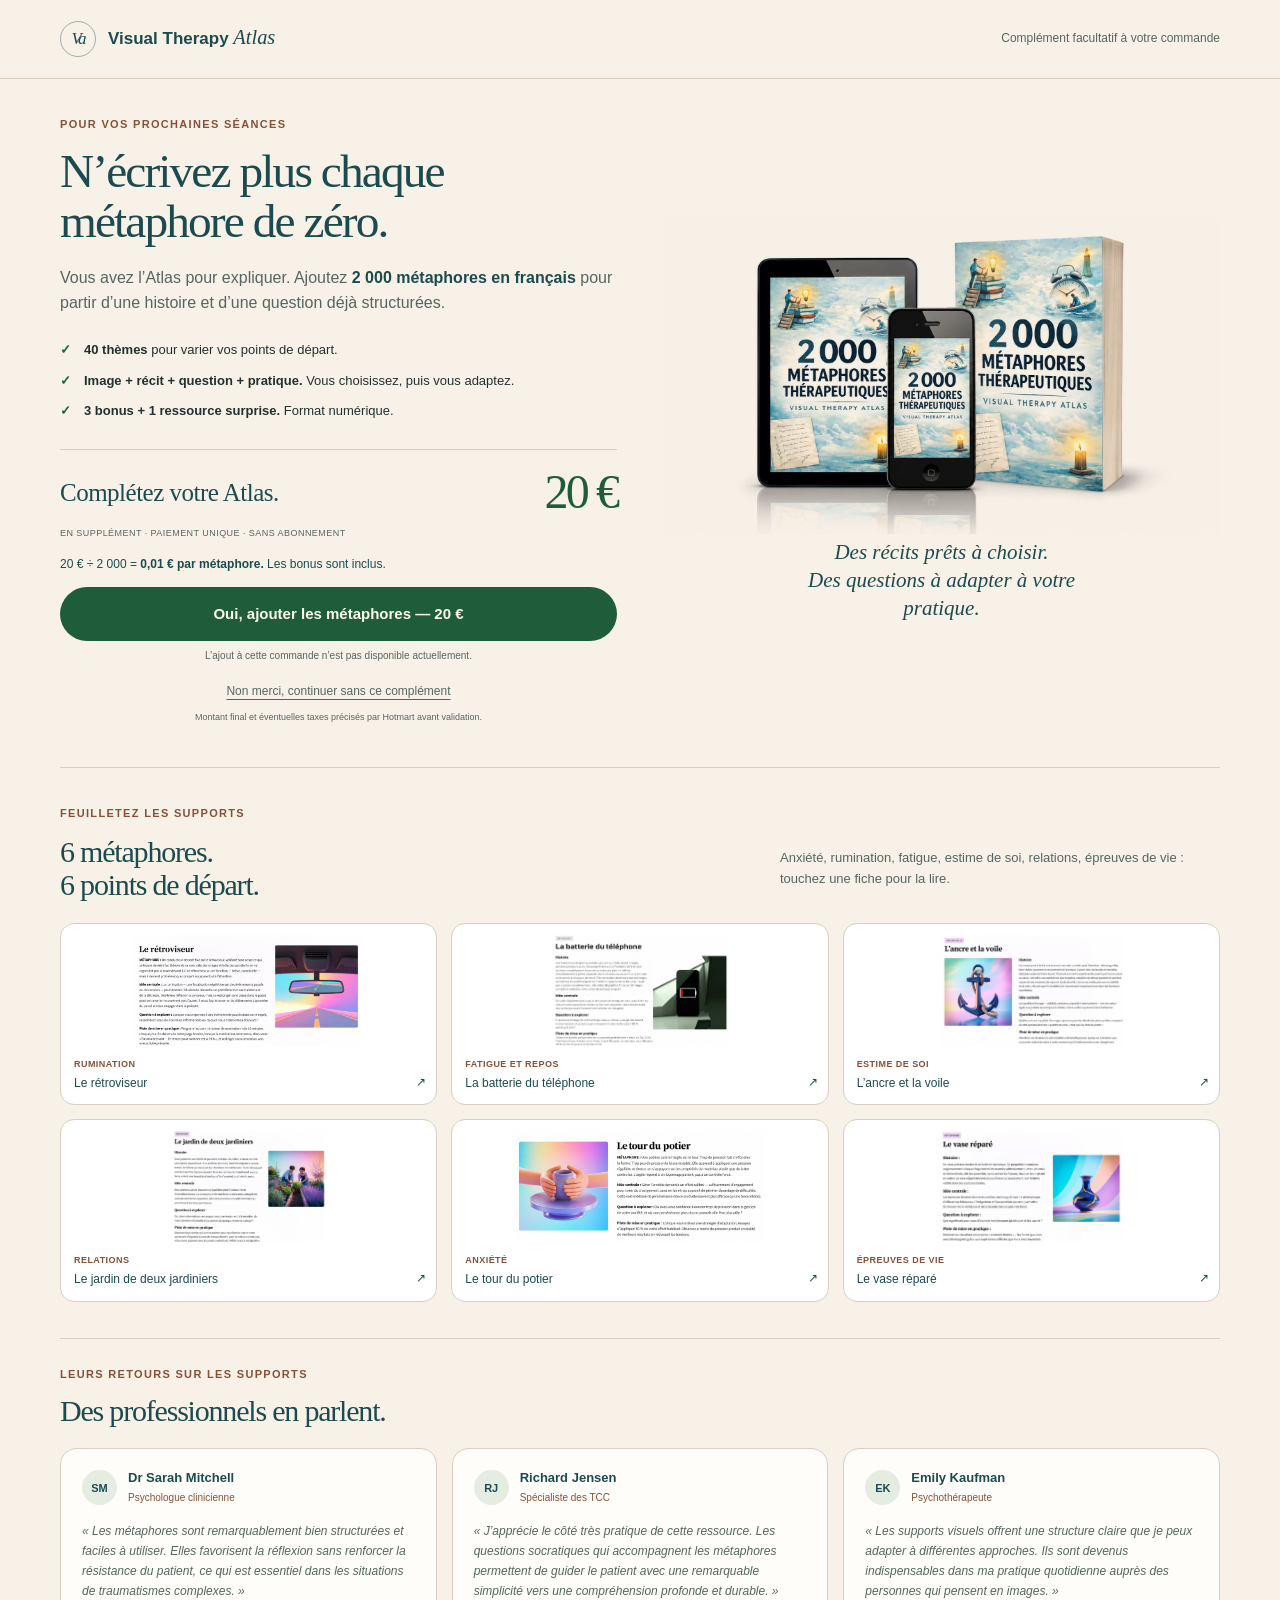
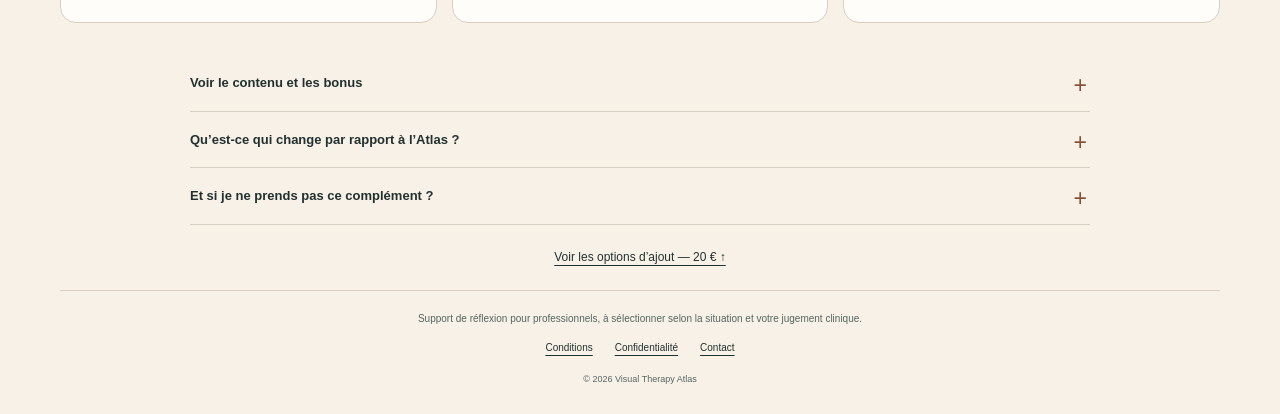
==== index.html @ e9fd3a9d "Add files via upload" ====
<!doctype html>
<html lang="fr"><head>
<meta charset="utf-8"><meta name="viewport" content="width=device-width,initial-scale=1">
<meta name="robots" content="noindex,nofollow"><meta name="theme-color" content="#1B4B4E">
<meta name="description" content="Ajoutez 2 000 métaphores illustrées en français à votre Atlas : récits, questions et pistes de travail. Complément facultatif, 20 € en paiement unique.">
<title>Complétez votre Atlas — 2 000 métaphores</title>
<link rel="stylesheet" href="style.css"><script src="config.js" defer></script><script src="main.js" defer></script>
</head><body class="short-upsell">
<a class="skip" href="#contenu">Aller au contenu</a>
<header class="brandbar"><div class="wrap brandline"><a class="brand" href="#contenu"><span class="mark" aria-hidden="true">Va</span><span>Visual Therapy <em>Atlas</em></span></a><span class="brandnote">Complément facultatif à votre commande</span></div></header>
<main id="contenu">
<section class="fast-hero wrap" aria-labelledby="hero-title">
<div class="fast-copy">
<p class="eyebrow">Pour vos prochaines séances</p>
<h1 id="hero-title">N’écrivez plus chaque métaphore de zéro.</h1>
<p class="fast-sub">Vous avez l’Atlas pour expliquer. Ajoutez <strong>2 000 métaphores en français</strong> pour partir d’une histoire et d’une question déjà structurées.</p>
<ul class="fast-benefits"><li><strong>40 thèmes</strong> pour varier vos points de départ.</li><li><strong>Image + récit + question + pratique.</strong> Vous choisissez, puis vous adaptez.</li><li><strong>3 bonus + 1 ressource surprise.</strong> Format numérique.</li></ul>
<div class="fast-decision" id="ajouter" aria-labelledby="decision-title">
<div class="fast-price-row"><h2 id="decision-title">Complétez votre Atlas.</h2><div class="fast-price">20&nbsp;€</div></div>
<p class="fast-payment">EN SUPPLÉMENT · PAIEMENT UNIQUE · SANS ABONNEMENT</p>
<p class="fast-unit-value">20 € ÷ 2 000 = <strong>0,01 € par métaphore.</strong> Les bonus sont inclus.</p>
<div id="hotmart-sales-funnel"></div>
<button id="hotmart-preview-accept" class="button fast-accept" type="button" disabled aria-describedby="hotmart-status-text">Oui, ajouter les métaphores — 20&nbsp;€</button>
<div id="hotmart-status" role="status"><p id="hotmart-status-text">Les options d’ajout ne sont pas disponibles pour le moment.</p><button id="hotmart-retry" class="button" type="button" hidden>Réessayer</button></div>
<a class="decline" href="obrigado.html">Non merci, continuer sans ce complément</a>
<p class="fast-tax">Montant final et éventuelles taxes précisés par Hotmart avant validation.</p>
</div>
</div>
<figure class="fast-visual"><img class="fast-product" src="assets/hero.webp" alt="Bibliothèque de 2 000 métaphores thérapeutiques en français sur tablette, téléphone et couverture numérique" width="1600" height="909" fetchpriority="high"><figcaption>Des récits prêts à choisir.<br>Des questions à adapter à votre pratique.</figcaption></figure>
</section>
<section class="fast-example wrap" aria-labelledby="example-title">
<div class="fast-example-copy"><p class="eyebrow">Feuilletez les supports</p><h2 id="example-title">6 métaphores.<br>6 points de départ.</h2><p>Anxiété, rumination, fatigue, estime de soi, relations, épreuves de vie : touchez une fiche pour la lire.</p></div>
<div class="fast-sample-grid">
<button class="fast-sample" type="button" data-image="assets/anxiety-2.webp" data-title="Le rétroviseur" aria-label="Agrandir la métaphore du rétroviseur"><img src="assets/anxiety-2.webp" alt="Métaphore française du rétroviseur pour explorer la rumination" width="1600" height="784" loading="lazy"><span><small>Rumination</small>Le rétroviseur <b aria-hidden="true">↗</b></span></button>
<button class="fast-sample" type="button" data-image="assets/burnout-2.webp" data-title="La batterie du téléphone" aria-label="Agrandir la métaphore de la batterie du téléphone"><img src="assets/burnout-2.webp" alt="Métaphore française de la batterie du téléphone, autour de la fatigue et du repos" width="1573" height="1000" loading="lazy"><span><small>Fatigue et repos</small>La batterie du téléphone <b aria-hidden="true">↗</b></span></button>
<button class="fast-sample" type="button" data-image="assets/selfesteem-2.webp" data-title="L’ancre et la voile" aria-label="Agrandir la métaphore de l’ancre et de la voile"><img src="assets/selfesteem-2.webp" alt="Métaphore française de l’ancre et de la voile, autour de l’estime de soi" width="1600" height="971" loading="lazy"><span><small>Estime de soi</small>L’ancre et la voile <b aria-hidden="true">↗</b></span></button>
<button class="fast-sample" type="button" data-image="assets/relationships-1.webp" data-title="Le jardin de deux jardiniers" aria-label="Agrandir la métaphore du jardin de deux jardiniers"><img src="assets/relationships-1.webp" alt="Métaphore française du jardin de deux jardiniers, autour des relations" width="1470" height="1070" loading="lazy"><span><small>Relations</small>Le jardin de deux jardiniers <b aria-hidden="true">↗</b></span></button>
<button class="fast-sample" type="button" data-image="assets/anxiety-1.webp" data-title="Le tour du potier" aria-label="Agrandir la métaphore du tour du potier"><img src="assets/anxiety-1.webp" alt="Métaphore française du tour du potier, autour de l’anxiété et de la pression" width="1600" height="711" loading="lazy"><span><small>Anxiété</small>Le tour du potier <b aria-hidden="true">↗</b></span></button>
<button class="fast-sample" type="button" data-image="assets/trauma-1.webp" data-title="Le vase réparé" aria-label="Agrandir la métaphore du vase réparé"><img src="assets/trauma-1.webp" alt="Métaphore française du vase réparé, autour des épreuves de vie" width="1599" height="984" loading="lazy"><span><small>Épreuves de vie</small>Le vase réparé <b aria-hidden="true">↗</b></span></button>
</div>
</section>
<section class="fast-testimonials wrap" aria-labelledby="testimonials-title">
<div class="testimonials-head"><div><p class="eyebrow">Leurs retours sur les supports</p><h2 id="testimonials-title">Des professionnels en parlent.</h2></div><p class="testimonials-hint">Faites défiler les avis →</p></div>
<div class="testimonial-grid" role="list" aria-label="Trois avis de professionnels">
<article class="testimonial-card" role="listitem" tabindex="0"><header><span class="testimonial-initials" aria-hidden="true">SM</span><div><h3>Dr Sarah Mitchell</h3><p>Psychologue clinicienne</p></div></header><blockquote>« Les métaphores sont remarquablement bien structurées et faciles à utiliser. Elles favorisent la réflexion sans renforcer la résistance du patient, ce qui est essentiel dans les situations de traumatismes complexes. »</blockquote></article>
<article class="testimonial-card" role="listitem" tabindex="0"><header><span class="testimonial-initials" aria-hidden="true">RJ</span><div><h3>Richard Jensen</h3><p>Spécialiste des TCC</p></div></header><blockquote>« J’apprécie le côté très pratique de cette ressource. Les questions socratiques qui accompagnent les métaphores permettent de guider le patient avec une remarquable simplicité vers une compréhension profonde et durable. »</blockquote></article>
<article class="testimonial-card" role="listitem" tabindex="0"><header><span class="testimonial-initials" aria-hidden="true">EK</span><div><h3>Emily Kaufman</h3><p>Psychothérapeute</p></div></header><blockquote>« Les supports visuels offrent une structure claire que je peux adapter à différentes approches. Ils sont devenus indispensables dans ma pratique quotidienne auprès des personnes qui pensent en images. »</blockquote></article>
</div>
</section>
<section class="fast-details wrap" aria-label="Contenu et questions">
<details><summary>Voir le contenu et les bonus</summary><div class="details-body"><p><strong>La bibliothèque :</strong> 2 000 métaphores illustrées sur 40 thèmes, avec récit, idée centrale, question ouverte et piste de mise en pratique.</p><ul><li>Bonus 1 : accompagner les personnes qui se sentent jugées.</li><li>Bonus 2 : 75 métaphores pour les enfants et les adolescents.</li><li>Bonus 3 : procrastination et évitement.</li><li>En plus : une ressource complémentaire surprise.</li></ul><p>Fichiers numériques en français, à consulter ou à imprimer selon la licence. Aucun livre physique n’est expédié.</p></div></details>
<details><summary>Qu’est-ce qui change par rapport à l’Atlas ?</summary><div class="details-body"><p>L’Atlas organise les notions en schémas et comprend déjà 32 métaphores visuelles. Ce complément ajoute une bibliothèque étendue de récits et de questions pour varier vos supports. Votre Atlas reste utilisable seul.</p></div></details>
<details><summary>Et si je ne prends pas ce complément ?</summary><div class="details-body"><p>Vous conservez les produits déjà achetés. Refuser cet ajout ne bloque pas votre accès. Les 20 € correspondent uniquement à ce complément facultatif, en paiement unique.</p></div></details>
<p class="fast-return"><a href="#ajouter">Voir les options d’ajout — 20&nbsp;€ ↑</a></p>
</section>
</main>
<footer class="fast-footer wrap"><p>Support de réflexion pour professionnels, à sélectionner selon la situation et votre jugement clinique.</p><nav aria-label="Informations"><a href="informations.html#conditions">Conditions</a><a href="informations.html#confidentialite">Confidentialité</a><a href="informations.html#contact">Contact</a></nav><p id="owner-line" hidden></p><small>© 2026 Visual Therapy Atlas</small></footer>
<dialog id="image-dialog" aria-labelledby="dialog-title"><div class="dialog-bar"><h2 id="dialog-title">Le rétroviseur</h2><button type="button" id="close-dialog" aria-label="Fermer l’aperçu">Fermer ✕</button></div><div class="dialog-image"><img id="dialog-img" alt="Fiche agrandie de la métaphore" width="1600" height="784"></div><p>Sur téléphone, faites défiler horizontalement pour lire.</p></dialog>
</body></html>
---- style.css ----
:root{--cream:#F8F1E8;--paper:#fffdfa;--ink:#22312F;--muted:#556660;--petrol:#1B4B4E;--green:#1F5C3A;--clay:#865136;--peach:#E08B5E;--line:#d9cec0;--serif:Georgia,'Times New Roman',serif;--sans:Inter,-apple-system,BlinkMacSystemFont,'Segoe UI',sans-serif}
*{box-sizing:border-box}html{scroll-behavior:smooth;scroll-padding-top:22px}body{margin:0;background:var(--cream);color:var(--ink);font:16px/1.65 var(--sans);-webkit-font-smoothing:antialiased}h1,h2,h3,p,figure{margin:0}img{display:block;max-width:100%;height:auto}button,summary{font:inherit;cursor:pointer}a{color:inherit;text-underline-offset:4px}a,button,summary{-webkit-tap-highlight-color:transparent}a:focus-visible,button:focus-visible,summary:focus-visible{outline:3px solid var(--clay);outline-offset:5px}[hidden]{display:none!important}.wrap{width:min(1160px,calc(100% - 48px));margin-inline:auto}.skip{position:fixed;top:6px;left:6px;z-index:10;transform:translateY(-150%);background:white;padding:10px}.skip:focus{transform:none}.brandbar{border-bottom:1px solid var(--line)}.brandline{min-height:78px;display:flex;justify-content:space-between;align-items:center;gap:20px}.brand{display:flex;align-items:center;gap:12px;font-size:17px;text-decoration:none;color:var(--petrol);font-weight:650}.brand em{font:italic 1.2em var(--serif)}.mark{width:36px;height:36px;display:grid;place-items:center;border:1px solid #1b4b4e66;border-radius:50%;font:italic 17px var(--serif);letter-spacing:-2px}.brandnote{font-size:12px;color:var(--muted)}h1,h2{font-family:var(--serif);font-weight:400;color:var(--petrol);line-height:1.08;letter-spacing:-.04em}h1{font-size:clamp(38px,4.1vw,59px)}h2{font-size:clamp(32px,3.4vw,47px)}h3{font-size:20px;line-height:1.3;color:var(--petrol)}.eyebrow{font-size:11px;letter-spacing:.12em;font-weight:750;text-transform:uppercase;color:var(--clay);margin-bottom:18px}.hero{display:grid;grid-template-columns:1.05fr 1fr;gap:40px;align-items:center;padding-block:54px 70px}.hero-sub{margin-top:22px;font-size:17px;line-height:1.65;color:var(--muted)}.hero-sub strong{color:var(--petrol);font-weight:650}.hero-specs{font-size:13px;margin-top:20px;color:var(--clay)}.hero-price{display:flex;align-items:center;gap:16px;margin:20px 0 18px}.hero-price strong{font:42px/1 var(--serif);color:var(--petrol)}.hero-price span{font-size:12px;color:var(--muted)}.button{display:flex;justify-content:center;align-items:center;gap:16px;min-height:54px;width:100%;padding:14px 23px;border:0;border-radius:999px;background:var(--peach);color:#2c1b10;font-size:15px;font-weight:750;line-height:1.4;text-decoration:none;text-align:center;transition:background .18s,transform .18s}.button:hover{background:#eda477;transform:translateY(-1px)}.button span{font-size:22px;line-height:1}.button-short{max-width:460px;margin:32px auto 0}.micro{font-size:11px;text-align:center;color:var(--muted);margin:10px 0 0}.decline{display:block;text-align:center;color:var(--muted);font-size:12px;margin-top:9px;padding:10px 0}.hero-visual{position:relative;min-width:0}.hero-visual img{position:relative;z-index:1;width:100%;mix-blend-mode:multiply}.visual-circle{position:absolute;inset:3% 4% 17%;border-radius:50%;background:#e7dece}.hero-visual figcaption{font-size:11px;line-height:1.6;text-align:center;color:var(--muted);margin-top:12px}.proofbar{background:var(--petrol);color:var(--cream)}.proofline{display:flex;justify-content:space-between;gap:20px;padding-block:22px}.proofline span{font-size:12px}.proofline strong{font-weight:750}.section{padding-block:80px}.intro{max-width:620px;color:var(--muted);margin-top:22px}.difference>div:first-child{max-width:770px}.compare-grid{display:grid;grid-template-columns:1fr 30px 1fr;gap:20px;align-items:center;margin-top:34px}.compare{background:var(--paper);border:1px solid var(--line);padding:30px;border-radius:16px;align-self:stretch}.compare h3{font:28px var(--serif);margin:18px 0 12px}.compare p{font-size:14px;color:var(--muted)}.compare-new{background:#e5ede3;border-color:#c0d1bd}.tag{font-size:10px;letter-spacing:.1em;text-transform:uppercase;color:var(--clay);font-weight:750}.plus{font:36px var(--serif);color:var(--clay);text-align:center}.small{font-size:12px;color:var(--muted);margin-top:22px}.centered{text-align:center}.method{background:#ece2d5;border-radius:50% 50% 0 0 / 26px 26px 0 0}.section-head{max-width:730px;margin:0 auto 34px;text-align:center}.section-head>p:not(.eyebrow){margin-top:20px;color:var(--muted);font-size:15px}.steps{list-style:none;padding:0;margin:0;display:grid;grid-template-columns:repeat(4,1fr);gap:16px}.steps li{padding:25px 22px;border:1px solid #d4c7b6;border-radius:15px;background:var(--cream)}.step-num{font:32px var(--serif);color:var(--clay);display:block;margin-bottom:23px}.steps h3{font-size:17px;margin-bottom:12px}.steps p{font-size:13px;color:var(--muted)}.quote-example{max-width:800px;border-left:3px solid var(--peach);padding:0 0 0 24px;margin:40px auto 0}.quote{font:italic 25px/1.4 var(--serif);color:var(--petrol);margin-bottom:18px}.quote-example>p:last-child{font-size:13px}.filters{display:flex;justify-content:center;flex-wrap:wrap;gap:8px;margin-bottom:28px}.filter{border:1px solid var(--line);background:transparent;border-radius:999px;padding:9px 16px;min-height:44px;font-size:13px;color:var(--petrol)}.filter[aria-pressed=true]{background:var(--petrol);color:#fffaf3;border-color:var(--petrol)}.theme{border:1px solid var(--line);padding:24px;border-radius:20px;background:var(--paper)}.theme-head{display:flex;justify-content:space-between;align-items:center;gap:15px;margin-bottom:20px}.theme-head span{font-size:12px;color:var(--muted)}.sample-grid{display:grid;grid-template-columns:repeat(3,1fr);gap:18px}.sample{background:white;border:1px solid #e6dfd5;border-radius:12px;overflow:hidden;padding:0;text-align:left;color:var(--petrol)}.sample img{width:100%;height:190px;object-fit:contain;padding:8px;background:white}.sample>span{display:flex;justify-content:space-between;gap:12px;font-size:13px;font-weight:650;line-height:1.45;border-top:1px solid #eee;padding:15px}.sample:hover{box-shadow:0 8px 20px #1b4b4e15}.gallery-note{max-width:740px;margin-inline:auto}.bonuses{background:#efe5d8}.bonus-grid{display:grid;grid-template-columns:1fr 1fr;gap:22px}.bonus{display:grid;grid-template-columns:.75fr 1fr;align-items:center;background:var(--paper);border:1px solid var(--line);border-radius:18px;padding:22px;gap:20px}.bonus img{mix-blend-mode:multiply;width:100%;height:210px;object-fit:contain}.bonus h3{font:25px/1.2 var(--serif);margin:12px 0}.bonus p{font-size:13px;color:var(--muted)}.bonus .eyebrow{font-size:9px;line-height:1.5}.audience-grid{display:grid;grid-template-columns:1fr 1fr;gap:50px;max-width:900px;margin-inline:auto}.audience-grid>div{border-top:1px solid var(--line);padding-top:24px}.audience-grid h3{font-size:17px;margin-bottom:17px}.audience-grid p{font-size:14px;color:var(--muted)}.check-list{padding-left:20px;margin:0;font-size:14px;color:var(--muted)}.check-list li{margin-bottom:9px}.offer{background:var(--green);color:#fdf8ef;border-radius:50% 50% 0 0 / 32px 32px 0 0}.offer-inner{max-width:760px;text-align:center}.offer .eyebrow{color:#f5c6a6}.offer h2{color:#fff8ee}.offer-list{list-style:none;padding:20px 0;margin:28px 0;border-block:1px solid #ffffff33;text-align:left}.offer-list li{position:relative;padding:9px 0 9px 26px;font-size:14px}.offer-list li:before{content:'✓';position:absolute;left:0;color:#f5c6a6}.offer-price{font:100px/1 var(--serif);letter-spacing:-.07em}.offer-price span{font-size:66px}.price-caption{font-size:10px;letter-spacing:.1em;margin:17px 0}.offer-terms{max-width:560px;font-size:11px;margin:0 auto 25px;color:#ecf0e2}.widget-card{background:var(--cream);color:var(--ink);padding:25px;border-radius:18px;max-width:590px;margin:0 auto}.widget-heading{font:23px/1.3 var(--serif);color:var(--petrol);margin-bottom:16px}.widget-card [role=status]{font-size:13px;color:var(--muted);padding:14px;background:#eee3d4;border-radius:10px}.widget-card .button{margin-top:14px}.widget-card .decline{font-size:13px}.light{color:#e1ebdb}.faq{max-width:880px}.faq details{border-bottom:1px solid var(--line)}.faq summary{padding:23px 28px 23px 0;font-size:15px;font-weight:650;position:relative;list-style:none}.faq summary::-webkit-details-marker{display:none}.faq summary:after{content:'+';position:absolute;right:2px;top:20px;font-size:22px;font-weight:400;color:var(--clay)}.faq details[open] summary:after{content:'−'}.faq details p{font-size:14px;color:var(--muted);padding-bottom:23px;max-width:720px}.faq-last{font-size:14px;margin-top:35px}.footer{padding:42px 0 100px;border-top:1px solid var(--line);text-align:center}.footer-brand{justify-content:center;margin-bottom:20px}.footer p{font-size:11px;color:var(--muted);max-width:800px;margin:0 auto 20px}.footer nav{display:flex;flex-wrap:wrap;justify-content:center;gap:14px 24px;font-size:11px;margin-bottom:22px}.footer small{font-size:10px;color:var(--muted)}.sticky{display:none}dialog{width:min(1400px,96vw);max-height:94dvh;border:1px solid var(--line);border-radius:16px;padding:20px;background:var(--paper);color:var(--ink)}dialog::backdrop{background:#10292be6}.dialog-bar{display:flex;justify-content:space-between;gap:24px;align-items:center;margin-bottom:16px}.dialog-bar h2{font:25px var(--serif)}.dialog-bar button{min-height:44px;padding:8px 16px;border:1px solid var(--line);border-radius:999px;background:var(--cream);color:var(--petrol);font-size:13px}.dialog-image{overflow:auto;max-height:72dvh;border:1px solid #eee;background:white}.dialog-image img{width:100%;max-width:none;min-width:850px;height:auto}dialog>p{font-size:11px;color:var(--muted);margin-top:12px}#hotmart-sales-funnel iframe{border:0;display:block;width:100%!important;max-width:100%;min-width:0!important}.simple{max-width:820px;min-height:60vh;padding-block:60px}.simple h1{font-size:45px;margin-bottom:24px}.simple h2{font-size:30px;margin-top:36px;margin-bottom:16px}.simple p{margin:16px 0}.simple .button{max-width:420px;margin-top:25px}
@media(max-width:960px){.hero{gap:26px}.brandnote{display:none}.sample-grid{grid-template-columns:1fr}.sample{display:grid;grid-template-columns:1fr 1fr;align-items:center}.sample img{height:160px}.sample>span{border-top:0}.steps{grid-template-columns:1fr 1fr}.bonus{grid-template-columns:1fr}.bonus img{height:190px}.bonus-grid{gap:16px}}
@media(max-width:680px){.wrap{width:calc(100% - 36px)}.brandline{min-height:61px}.brand{font-size:15px}.mark{width:30px;height:30px}.hero{display:flex;flex-direction:column;gap:26px;padding-block:25px 36px}.hero-copy{width:100%}.hero .eyebrow{font-size:9px;margin-bottom:13px}.hero h1{font-size:clamp(33px,8.9vw,42px);line-height:1.08}.hero-sub{font-size:14px;line-height:1.55;margin-top:15px}.hero-specs{font-size:11px;margin-top:15px}.hero-price{margin-block:16px;gap:12px}.hero-price strong{font-size:36px}.hero-price span{font-size:11px}.button{font-size:13px;padding:13px 18px;min-height:52px}.micro{font-size:10px;line-height:1.5}.decline{font-size:11px;margin-top:5px;padding:10px 0}.hero-visual{width:100%;max-width:450px}.hero-visual figcaption{font-size:10px}.proofline{display:grid;grid-template-columns:1fr 1fr;gap:12px 20px;padding-block:20px}.proofline span{font-size:11px}.section{padding-block:48px}h2{font-size:32px;line-height:1.12}.eyebrow{font-size:9px;margin-bottom:13px}.intro{font-size:14px;margin-top:18px}.compare-grid{grid-template-columns:1fr;gap:12px;margin-top:26px}.compare{padding:24px}.compare h3{font-size:26px;margin:14px 0 10px}.compare p{font-size:13px}.plus{font-size:26px;line-height:1}.small{font-size:10px}.section-head{margin-bottom:26px}.section-head>p:not(.eyebrow){font-size:13px;margin-top:17px}.steps{gap:12px}.steps li{padding:20px 16px}.step-num{font-size:27px;margin-bottom:14px}.steps h3{font-size:15px}.steps p{font-size:12px;line-height:1.55}.quote-example{padding-left:18px;margin-top:28px}.quote{font-size:23px;line-height:1.35}.quote-example>p:last-child{font-size:12px}.filters{gap:7px;justify-content:flex-start}.filter{font-size:11px;padding:8px 12px}.theme{padding:16px;border-radius:15px}.theme-head{gap:10px;margin-bottom:15px}.theme-head h3{font-size:16px}.theme-head span{font-size:9px}.sample-grid{gap:12px}.sample{display:block}.sample img{height:auto;aspect-ratio:1.65;object-fit:contain;padding:8px}.sample>span{border-top:1px solid #eee;padding:12px;font-size:12px}.bonus-grid{grid-template-columns:1fr}.bonus{grid-template-columns:110px 1fr;padding:16px;gap:15px}.bonus img{height:165px}.bonus h3{font-size:22px}.bonus p{font-size:12px;line-height:1.55}.bonus .eyebrow{font-size:8px}.audience-grid{grid-template-columns:1fr;gap:25px}.audience-grid p,.check-list{font-size:13px}.offer-list li{font-size:13px;padding-block:8px}.offer-price{font-size:85px}.offer-price span{font-size:57px}.price-caption{font-size:9px;line-height:1.6}.offer-terms{font-size:10px}.widget-card{padding:20px 16px}.widget-heading{font-size:22px}.widget-card [role=status]{font-size:12px}.widget-card .decline{font-size:11px}.faq summary{font-size:13px;padding-block:20px}.faq details p{font-size:12px}.faq-last{font-size:12px}.footer{padding-bottom:115px}.footer p,.footer nav{font-size:10px}.sticky{display:flex;position:fixed;z-index:4;bottom:0;left:0;right:0;background:#fffdf9f5;border-top:1px solid var(--line);padding:10px 18px calc(10px + env(safe-area-inset-bottom));gap:20px;align-items:center;box-shadow:0 -5px 24px #1b4b4e0c;backdrop-filter:blur(8px)}.sticky>div{display:flex;flex-direction:column;white-space:nowrap}.sticky strong{font:25px/1 var(--serif);color:var(--petrol)}.sticky>div>span{font-size:9px;color:var(--muted)}.sticky .button{min-height:44px;font-size:12px}.sticky.is-hidden{transform:translateY(120%)}dialog{padding:14px}.dialog-bar{gap:14px}.dialog-bar h2{font-size:19px}.dialog-bar button{font-size:11px;padding-inline:11px}.simple{padding-block:40px}.simple h1{font-size:35px}.simple h2{font-size:27px}.simple p{font-size:14px}}
@media(max-width:359px){.wrap{width:calc(100% - 30px)}.hero h1{font-size:31px}.bonus{grid-template-columns:85px 1fr}.bonus img{height:150px}.steps{grid-template-columns:1fr}.sticky{padding-inline:15px;gap:15px}}
@media(prefers-reduced-motion:reduce){html{scroll-behavior:auto}*,*:before,*:after{transition:none!important}}

/* Upsell court : choix financier dans le hero, détails à la demande. */
.fast-hero{display:grid;grid-template-columns:1fr 1fr;gap:46px;align-items:center;padding-block:36px 42px}.fast-copy{min-width:0}.fast-hero h1{font-size:clamp(36px,3.7vw,54px);line-height:1.05}.fast-hero .eyebrow{margin-bottom:14px}.fast-sub{font-size:16px;line-height:1.6;color:var(--muted);margin-top:18px}.fast-sub strong{color:var(--petrol)}.fast-benefits{list-style:none;padding:0;margin:19px 0 22px}.fast-benefits li{position:relative;padding:6px 0 6px 24px;font-size:13px;line-height:1.5}.fast-benefits li:before{content:'✓';position:absolute;left:0;color:var(--green);font-weight:800}.fast-benefits strong{font-weight:700}.fast-decision{border-top:1px solid var(--line);padding-top:18px;scroll-margin-top:18px}.fast-price-row{display:flex;align-items:center;justify-content:space-between;gap:16px}.fast-price-row h2{font:25px/1.1 var(--serif);letter-spacing:-.02em}.fast-price{font:48px/1 var(--serif);color:var(--green);white-space:nowrap;letter-spacing:-.06em}.fast-payment{font-size:9px;letter-spacing:.05em;color:var(--muted);margin:10px 0 15px}.fast-decision #hotmart-status{font-size:12px;color:var(--muted);border:1px solid #d9cec0;background:#efe5d8;padding:12px 15px;border-radius:12px;line-height:1.5}.fast-decision .decline{font-size:12px;margin-top:9px;padding:10px 0}.fast-tax{font-size:9px;color:var(--muted);line-height:1.5;text-align:center}.fast-visual{min-width:0;align-self:center}.fast-visual img{width:100%;mix-blend-mode:multiply}.fast-visual figcaption{font:italic 21px/1.35 var(--serif);text-align:center;color:var(--petrol);margin:4px auto 0;max-width:330px}.fast-example{display:grid;grid-template-columns:1fr 1fr;gap:45px;align-items:center;border-top:1px solid var(--line);padding-block:36px}.fast-example h2{font-size:30px;line-height:1.1}.fast-example-copy>p:not(.eyebrow){font-size:13px;color:var(--muted);margin-top:14px}.fast-example-copy .fast-punch{font-size:15px;line-height:1.5}.fast-punch strong{color:var(--petrol)}.fast-sample{padding:12px;border:1px solid var(--line);border-radius:14px;background:white;color:var(--petrol)}.fast-sample img{width:100%;height:195px;object-fit:contain}.fast-sample>span{display:block;padding-top:10px;font-size:11px;text-align:center}.fast-details{max-width:900px;padding-block:0 22px}.fast-details details{border-bottom:1px solid var(--line)}.fast-details summary{font-size:13px;font-weight:650;list-style:none;padding:17px 30px 17px 0;position:relative}.fast-details summary::-webkit-details-marker{display:none}.fast-details summary:after{content:'+';position:absolute;right:3px;top:12px;font-size:23px;font-weight:400;color:var(--clay)}.fast-details details[open] summary:after{content:'−'}.details-body{padding:0 0 20px;font-size:13px;color:var(--muted)}.details-body p+p{margin-top:12px}.details-body ul{padding-left:20px}.details-body li{margin:6px 0}.fast-return{text-align:center;font-size:12px;margin-top:23px}.fast-footer{padding-block:20px 28px;border-top:1px solid var(--line);text-align:center}.fast-footer>p{font-size:10px;color:var(--muted);margin-bottom:13px}.fast-footer nav{display:flex;flex-wrap:wrap;justify-content:center;gap:22px;font-size:10px}.fast-footer small{display:block;margin-top:15px;font-size:9px;color:var(--muted)}
@media(max-width:680px){.short-upsell .brandline{min-height:53px}.fast-hero{display:flex;flex-direction:column;gap:20px;padding-block:22px 28px}.fast-copy{width:100%}.fast-hero h1{font-size:clamp(32px,8.8vw,39px);line-height:1.05}.fast-hero .eyebrow{font-size:9px;margin-bottom:12px}.fast-sub{font-size:13px;line-height:1.55;margin-top:13px}.fast-benefits{margin:13px 0 15px}.fast-benefits li{font-size:12px;padding-block:5px}.fast-decision{padding-top:13px}.fast-price-row h2{font-size:22px}.fast-price{font-size:40px}.fast-payment{font-size:8px;margin-block:8px 11px;letter-spacing:.025em}.fast-decision #hotmart-status{font-size:11px;padding:10px 12px}.fast-decision .decline{font-size:11px;margin-top:4px;padding-block:9px}.fast-tax{font-size:8px}.fast-visual{width:100%;max-width:345px}.fast-visual img{max-height:190px;object-fit:contain}.fast-visual figcaption{font-size:17px;margin-top:0}.fast-example{grid-template-columns:1fr;gap:20px;padding-block:27px}.fast-example h2{font-size:27px}.fast-example-copy>p:not(.eyebrow){font-size:12px}.fast-example-copy .fast-punch{font-size:14px}.fast-sample img{height:auto;max-height:190px}.fast-details summary{font-size:12px;padding-block:16px}.details-body{font-size:12px}.fast-return{font-size:11px}.fast-footer{padding-bottom:25px}.fast-footer>p{font-size:9px}.fast-footer nav{font-size:9px}}


.fast-accept{background:var(--green);color:#fffaf0;cursor:not-allowed;margin-block:0 8px;opacity:1}.fast-accept:hover{background:var(--green);transform:none}.fast-decision #hotmart-status{padding:0;border:0;background:transparent;text-align:center;font-size:10px;line-height:1.4}.fast-decision #hotmart-status-text{margin:0}.fast-hero .fast-benefits li{line-height:1.45}
.fast-unit-value{font-size:12px;color:var(--petrol);line-height:1.45;margin:0 0 13px}.fast-unit-value strong{font-weight:750}.fast-example{display:block}.fast-example>.fast-example-copy{display:flex;align-items:center;justify-content:space-between;gap:30px;flex-wrap:wrap;margin-bottom:22px}.fast-example-copy>.eyebrow{flex-basis:100%;margin-bottom:-17px}.fast-example-copy>h2{max-width:390px}.fast-example-copy>p:not(.eyebrow){max-width:440px;margin-top:0}.fast-sample-grid{display:grid;grid-template-columns:repeat(4,minmax(0,1fr));gap:14px}.fast-sample-grid .fast-sample{min-width:0;padding:10px;text-align:left;display:flex;flex-direction:column}.fast-sample-grid .fast-sample img{height:116px;object-fit:contain;width:100%}.fast-sample-grid .fast-sample>span{font-size:12px;line-height:1.35;text-align:left;padding:12px 3px 3px;position:relative;width:100%;padding-right:14px}.fast-sample-grid small{display:block;font-size:9px;font-weight:750;color:var(--clay);text-transform:uppercase;letter-spacing:.05em;margin-bottom:5px}.fast-sample-grid b{position:absolute;right:0;bottom:4px;font-weight:400}.fast-sample-grid .fast-sample:hover{border-color:var(--petrol)}
@media(max-width:680px){.fast-unit-value{font-size:11px;margin-bottom:12px}.fast-example>.fast-example-copy{display:block;margin-bottom:18px}.fast-example-copy>.eyebrow{margin-bottom:12px}.fast-example-copy>p:not(.eyebrow){margin-top:13px;font-size:12px}.fast-sample-grid{grid-template-columns:repeat(2,minmax(0,1fr));gap:10px}.fast-sample-grid .fast-sample{padding:8px}.fast-sample-grid .fast-sample img{height:85px}.fast-sample-grid .fast-sample>span{font-size:11px;padding-top:9px}.fast-sample-grid small{font-size:8px;letter-spacing:.02em}}
/* Six samples and owner-supplied testimonials, compact on mobile. */
.fast-sample-grid{grid-template-columns:repeat(3,minmax(0,1fr))}.fast-sample-grid .fast-sample img{height:112px}.fast-testimonials{padding-block:26px 32px;border-top:1px solid var(--line)}.testimonials-head{display:flex;justify-content:space-between;align-items:end;gap:20px;margin-bottom:20px}.testimonials-head .eyebrow{margin-bottom:11px}.testimonials-head h2{font-size:30px;line-height:1.15}.testimonials-hint{display:none}.testimonial-grid{display:grid;grid-template-columns:repeat(3,minmax(0,1fr));gap:15px}.testimonial-card{min-width:0;margin:0;padding:21px;background:var(--paper);border:1px solid var(--line);border-radius:16px}.testimonial-card:focus-visible{outline:3px solid var(--clay);outline-offset:2px}.testimonial-card>header{display:flex;gap:11px;align-items:center}.testimonial-initials{display:grid;place-items:center;width:35px;height:35px;flex:none;border-radius:50%;background:#e5ede3;color:var(--petrol);font-size:11px;font-weight:750}.testimonial-card h3{font-size:13px;line-height:1.3}.testimonial-card header p{font-size:10px;line-height:1.4;color:var(--clay);margin-top:4px}.testimonial-card blockquote{padding:0;margin:17px 0 0;font-size:12px;line-height:1.65;color:var(--muted);font-style:italic}
@media(max-width:680px){.fast-sample-grid{grid-template-columns:repeat(2,minmax(0,1fr))}.fast-sample-grid .fast-sample img{height:85px}.fast-testimonials{padding-block:24px 28px}.testimonials-head{display:block;margin-bottom:16px}.testimonials-head h2{font-size:26px}.testimonials-hint{display:block;margin-top:12px;font-size:10px;color:var(--muted)}.testimonial-grid{display:flex;overflow-x:auto;scroll-snap-type:x mandatory;gap:12px;padding:3px 2px 12px;scrollbar-width:thin;scrollbar-color:#b2bfae transparent}.testimonial-card{flex:0 0 88%;scroll-snap-align:start;padding:20px}.testimonial-card blockquote{font-size:12px;line-height:1.65}.testimonial-card h3{font-size:13px}}
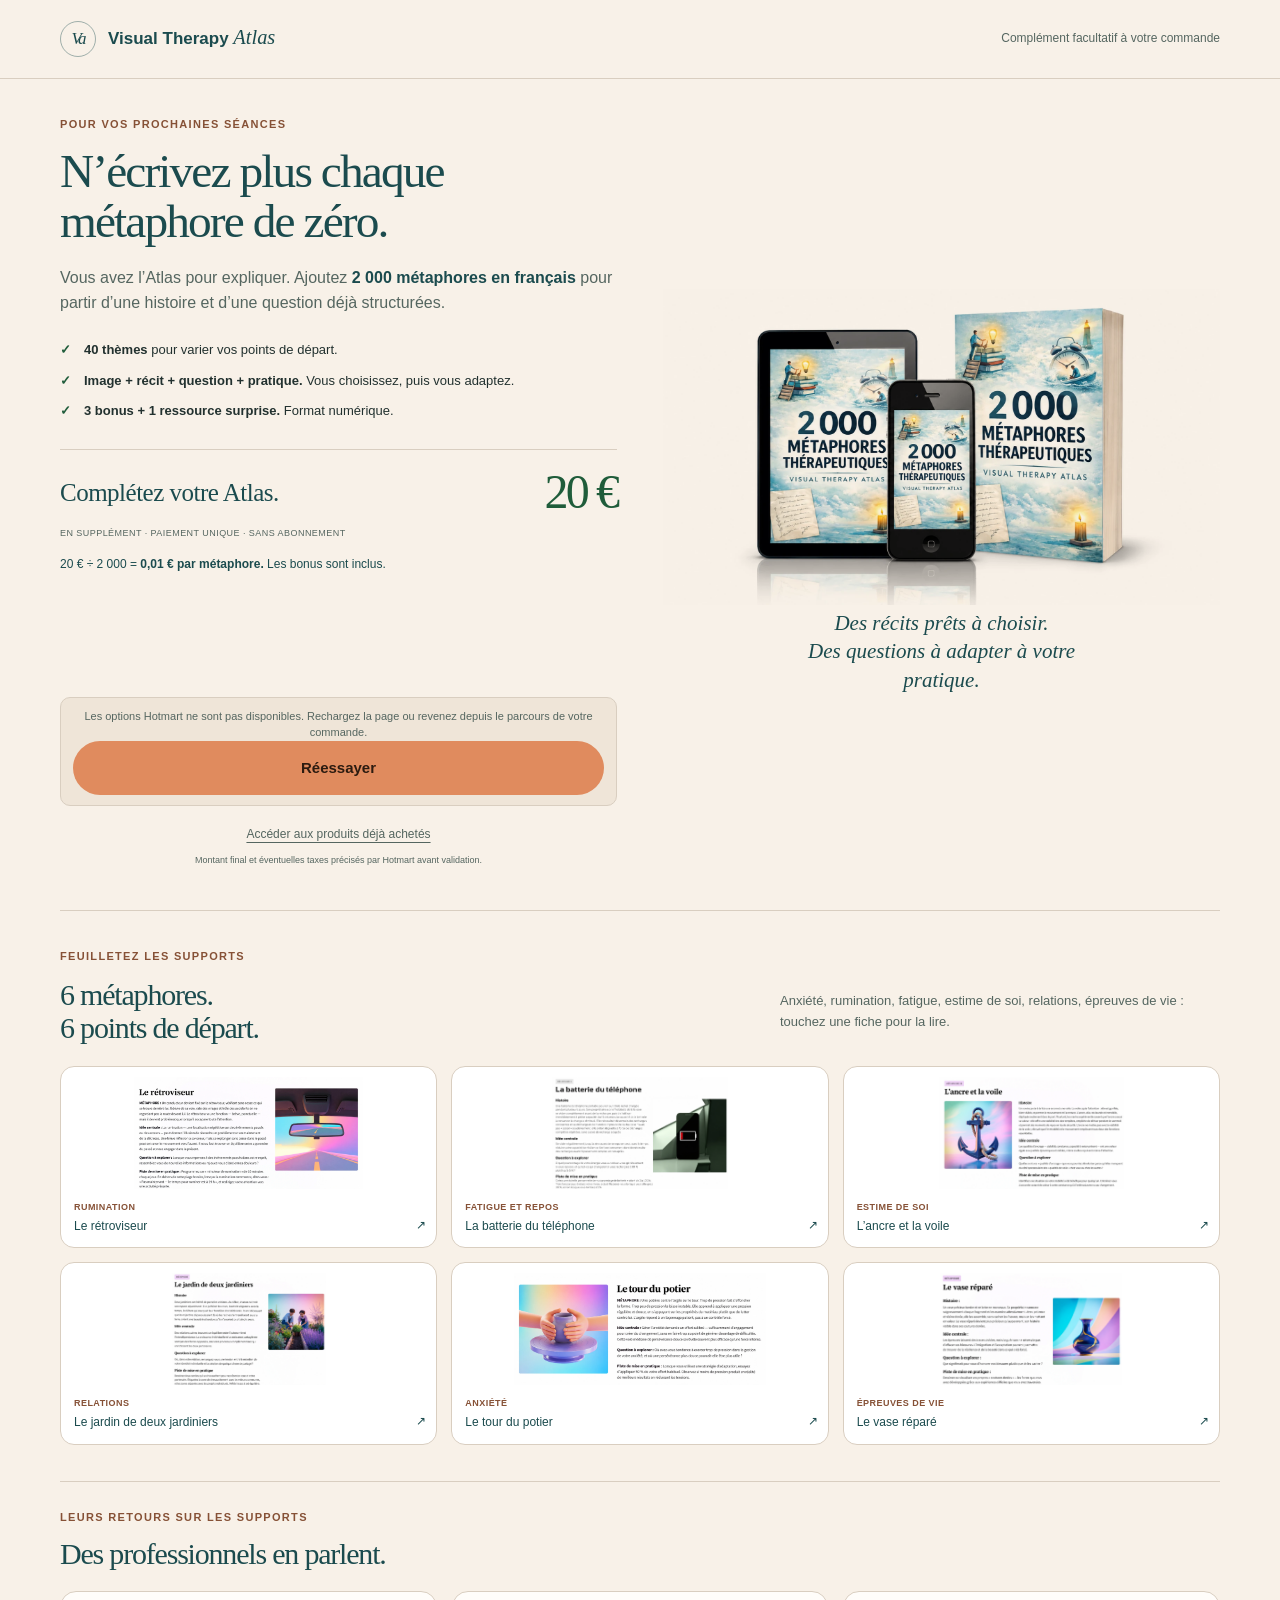
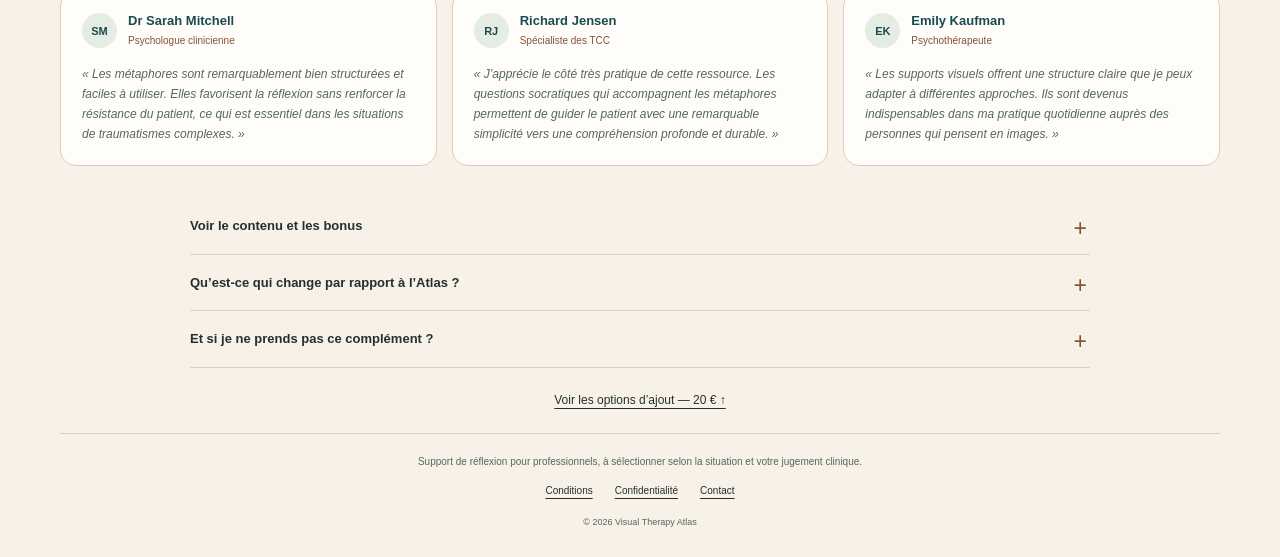
==== commit 60b47a17: "Add files via upload" ====
--- a/index.html
+++ b/index.html
@@ -20,9 +20,8 @@
 <p class="fast-payment">EN SUPPLÉMENT · PAIEMENT UNIQUE · SANS ABONNEMENT</p>
 <p class="fast-unit-value">20 € ÷ 2 000 = <strong>0,01 € par métaphore.</strong> Les bonus sont inclus.</p>
 <div id="hotmart-sales-funnel"></div>
-<button id="hotmart-preview-accept" class="button fast-accept" type="button" disabled aria-describedby="hotmart-status-text">Oui, ajouter les métaphores — 20&nbsp;€</button>
-<div id="hotmart-status" role="status"><p id="hotmart-status-text">Les options d’ajout ne sont pas disponibles pour le moment.</p><button id="hotmart-retry" class="button" type="button" hidden>Réessayer</button></div>
-<a class="decline" href="obrigado.html">Non merci, continuer sans ce complément</a>
+<div id="hotmart-status" role="status"><p id="hotmart-status-text">Chargement des options sécurisées Hotmart…</p><button id="hotmart-retry" class="button" type="button" hidden>Réessayer</button></div>
+<a class="decline" href="obrigado.html">Accéder aux produits déjà achetés</a>
 <p class="fast-tax">Montant final et éventuelles taxes précisés par Hotmart avant validation.</p>
 </div>
 </div>
--- a/style.css
+++ b/style.css
@@ -16,3 +16,4 @@
 /* Six samples and owner-supplied testimonials, compact on mobile. */
 .fast-sample-grid{grid-template-columns:repeat(3,minmax(0,1fr))}.fast-sample-grid .fast-sample img{height:112px}.fast-testimonials{padding-block:26px 32px;border-top:1px solid var(--line)}.testimonials-head{display:flex;justify-content:space-between;align-items:end;gap:20px;margin-bottom:20px}.testimonials-head .eyebrow{margin-bottom:11px}.testimonials-head h2{font-size:30px;line-height:1.15}.testimonials-hint{display:none}.testimonial-grid{display:grid;grid-template-columns:repeat(3,minmax(0,1fr));gap:15px}.testimonial-card{min-width:0;margin:0;padding:21px;background:var(--paper);border:1px solid var(--line);border-radius:16px}.testimonial-card:focus-visible{outline:3px solid var(--clay);outline-offset:2px}.testimonial-card>header{display:flex;gap:11px;align-items:center}.testimonial-initials{display:grid;place-items:center;width:35px;height:35px;flex:none;border-radius:50%;background:#e5ede3;color:var(--petrol);font-size:11px;font-weight:750}.testimonial-card h3{font-size:13px;line-height:1.3}.testimonial-card header p{font-size:10px;line-height:1.4;color:var(--clay);margin-top:4px}.testimonial-card blockquote{padding:0;margin:17px 0 0;font-size:12px;line-height:1.65;color:var(--muted);font-style:italic}
 @media(max-width:680px){.fast-sample-grid{grid-template-columns:repeat(2,minmax(0,1fr))}.fast-sample-grid .fast-sample img{height:85px}.fast-testimonials{padding-block:24px 28px}.testimonials-head{display:block;margin-bottom:16px}.testimonials-head h2{font-size:26px}.testimonials-hint{display:block;margin-top:12px;font-size:10px;color:var(--muted)}.testimonial-grid{display:flex;overflow-x:auto;scroll-snap-type:x mandatory;gap:12px;padding:3px 2px 12px;scrollbar-width:thin;scrollbar-color:#b2bfae transparent}.testimonial-card{flex:0 0 88%;scroll-snap-align:start;padding:20px}.testimonial-card blockquote{font-size:12px;line-height:1.65}.testimonial-card h3{font-size:13px}}
+.fast-decision #hotmart-sales-funnel{min-width:0;width:100%}.fast-decision #hotmart-sales-funnel:not([hidden]){min-height:110px}.fast-decision #hotmart-status{padding:10px 12px;border:1px solid var(--line);border-radius:10px;background:#efe5d8;font-size:11px;line-height:1.5}
